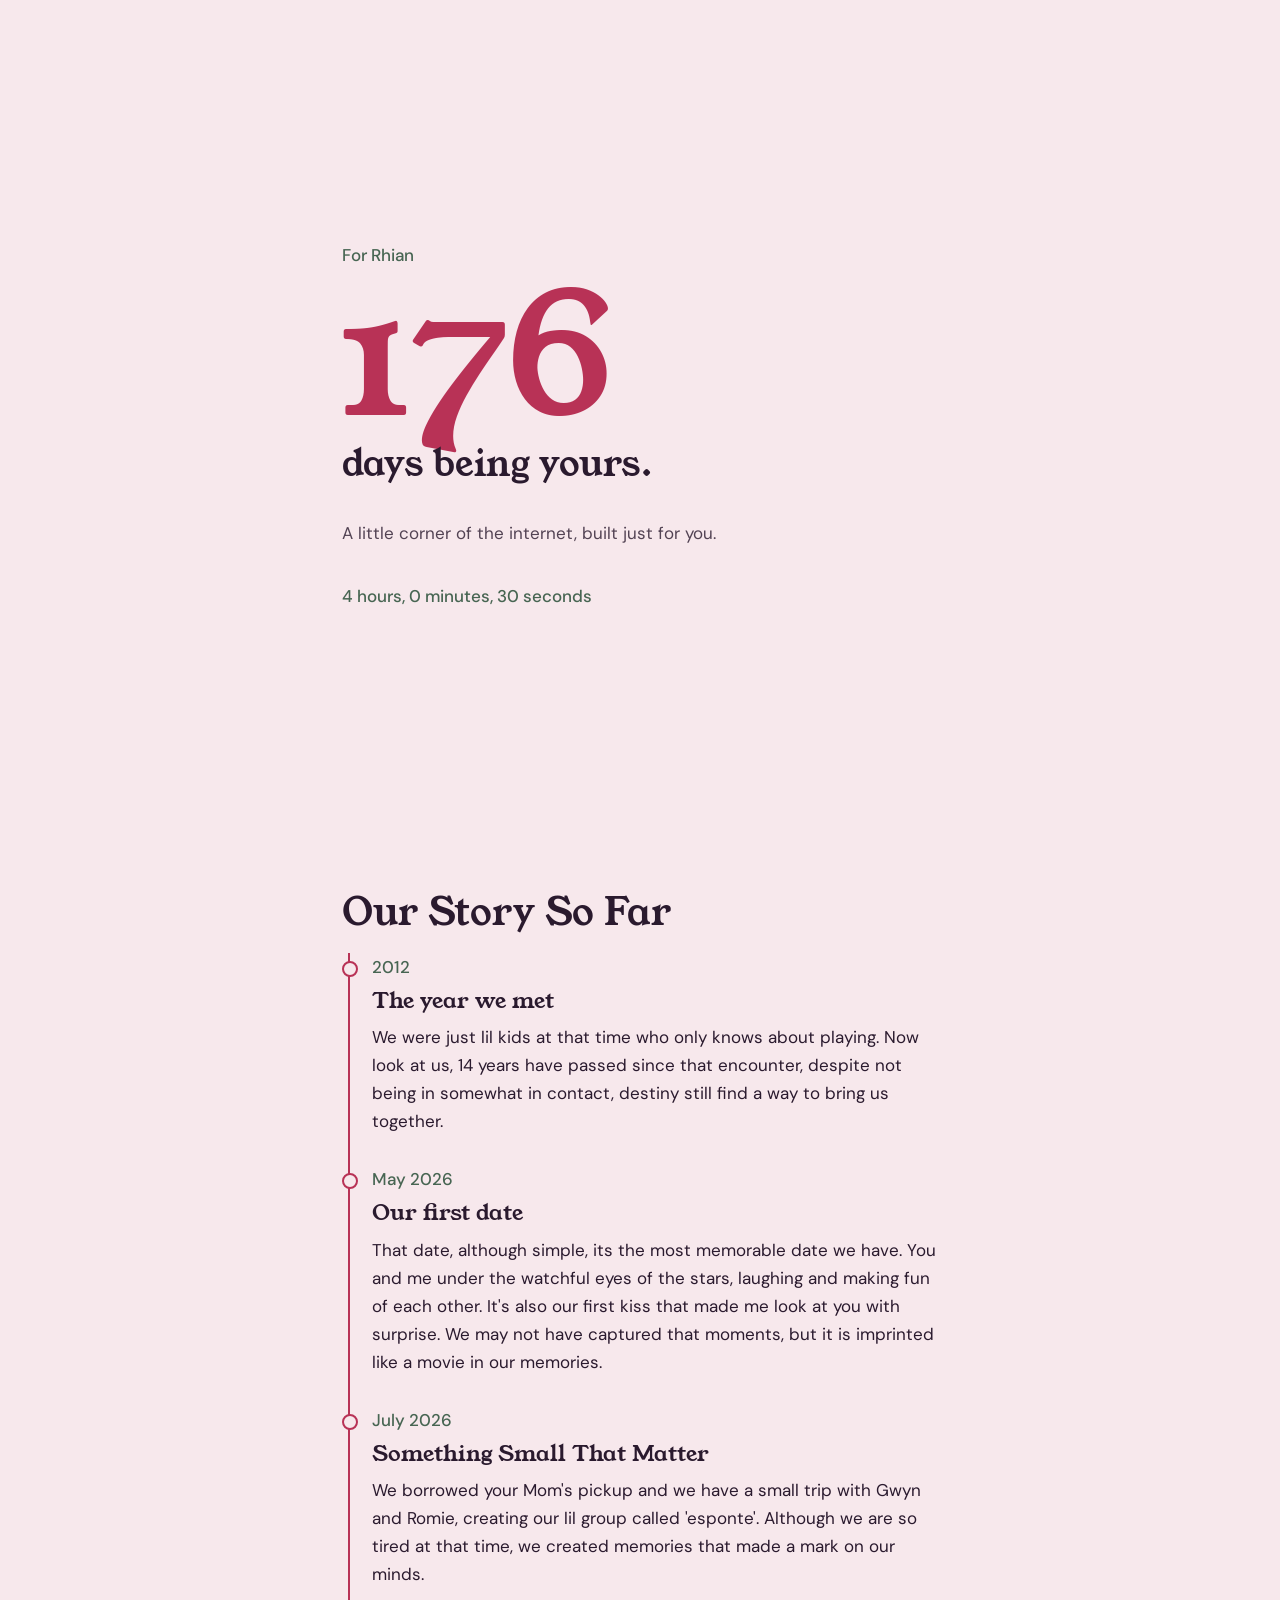
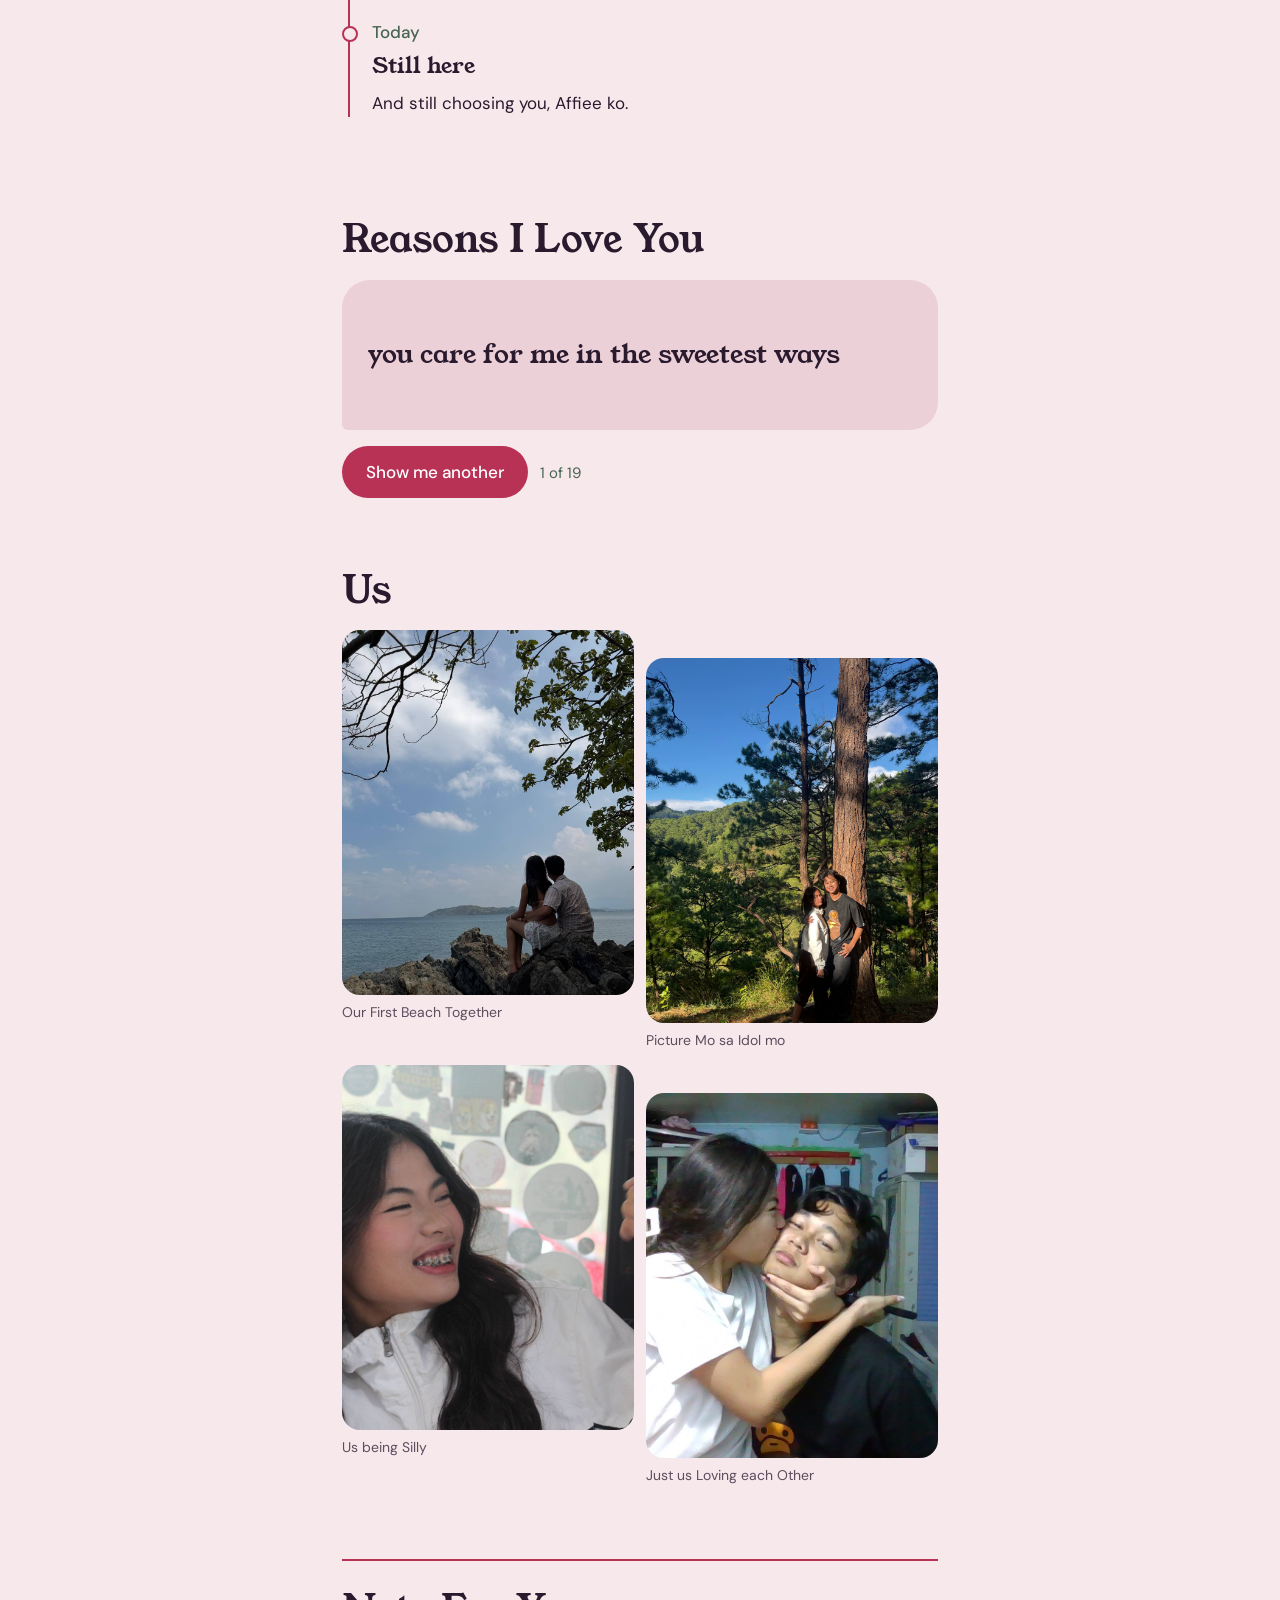
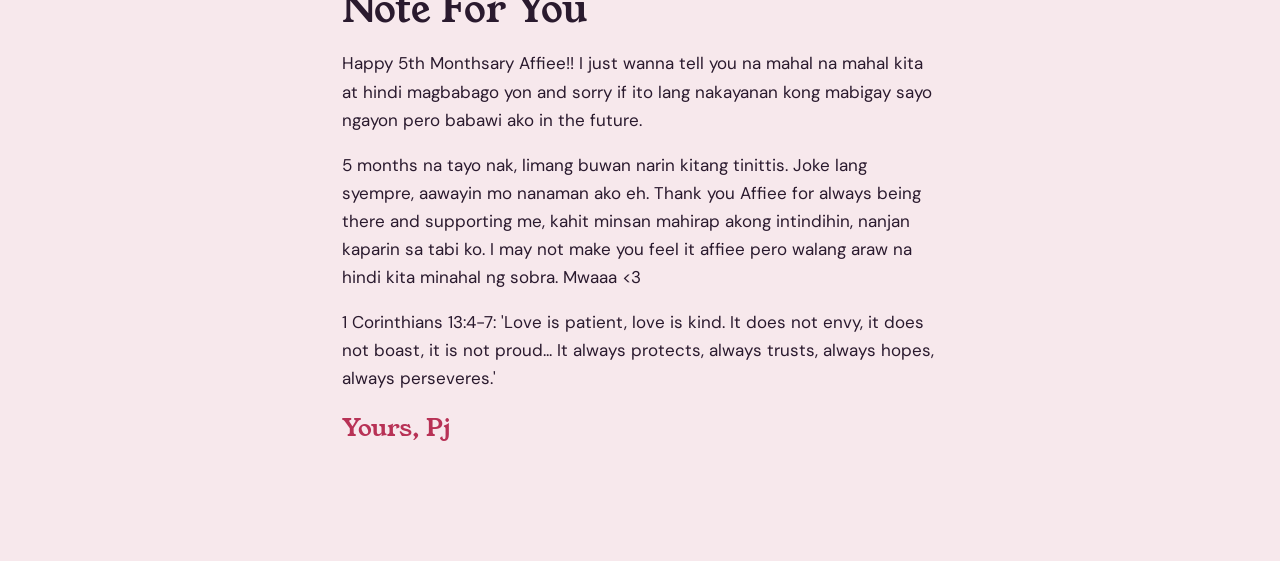
==== index.html @ 05f5235e "Add files via upload" ====
<!DOCTYPE html>
<html lang="en">
    <head>
        <meta charset="UTF-8">
        <meta name="viewport" content="width=device-width, initial-scale=1.0">
        <title>FOR AFFIEE</title>
        <link rel="preconnect" href="https://fonts.googleapis.com">
        <link href="https://fonts.googleapis.com/css2?family=Young+Serif&family=DM+Sans:wght@400;500&display=swap" rel="stylesheet">
        <link rel="stylesheet" href="style.css">
    </head>
    <body>
        <main>

            <header class="hero">
                <p class="to" id="toLine"></p>
                <p class="count" id="days"></p>
                <h1 id="headline"></h1>
                <p class="sub" id="subline"></p>
                <p class="clock" id="clock"></p>
            </header>

            <section>
                <h2>Our Story So Far</h2>
                <div class="rail" id="timeline"></div>
            </section>

            <section>
                <h2>Reasons I Love You</h2>
                <div class="reason" id="reason" aria-live="polite"></div>
                <button id="next">Show me another</button><span class="meta" id="reasonCount"></span>
            </section>

            <section>
                <h2>Us</h2>
                <div class="photos" id="photos"></div>
            </section>

            <section>
                <div class="letter">
                    <h2>Note For You</h2>
                    <div id="letter"></div>
                    <p class="sign" id="sign"></p>
                </div>
            </section>
        </main>
        <script src="script.js"></script>
    </body>
</html>
---- style.css ----
:root{
    --paper:#f7e8ec; --ink:#2a1a2e; --berry:#b83256; --sage:#476552; --soft:#ecd0d8;
    --serif:"Young Serif",Georgia,serif; --sans:"DM Sans",system-ui,sans-serif;
}

@media (prefers-color-scheme:dark){
    :root{--paper:#22141f;--ink:#f6e6ea;--berry:#ee7e9b;--sage:#9ec3a9;--soft:#3a2535;}
}
*{
    box-sizing: border-box;
}
html{
    scroll-behavior: smooth;
}
body{
    margin: 0;
    background: var(--paper);
    color: var(--ink);
    font: 17px/1.65 var(--sans);
}

main {
    max-width: 640px;
    margin: 0 auto;
    padding: 0 22px 80px;
}

section {
    padding: 64px 0 8px;
}

h1,h2 {
    font-family: var(--serif);
    font-weight: 400;
    line-height: 1.1;
    margin: 0 0 .5em;
}

h2 {
    font-size: clamp(28px,6vw,38px);
}

.hero{
    min-height: 92vh;
    display: flex;
    flex-direction: column;
    justify-content: center;
    padding-top: 40px;
}

.hero p.to {
    margin: 0 0 12px;
    color: var(--sage);
    font-weight: 500;
}

.count {
    font-family: var(--serif);
    font-size: clamp(88px,26vw,170px);
    line-height: .9;
    color: var(--berry);
    margin: 0;
}

.hero h1 {
    font-size: clamp(28px,6vw,36px);
    margin-top: 10px;
}

.hero .sub {
    max-width: 34ch;
    opacity: .8;
}
.clock {
    margin-top: 18px;
    font-variant-numeric: tabular-nums;
    color: var(--sage);
    font-weight: 500;
}

.rail {
    border-left: 2px solid var(--berry);
    margin-left: 6px;
    padding-left: 22px;
}

.rail article {
    position: relative;
    margin-bottom: 30px;
}

.rail article::before {
    content: "";
    position: absolute;
    left: -30px;
    top: 8px;
    width: 12px;
    height: 12px;
    border-radius: 50%;
    background: var(--paper);
    border: 2px solid var(--berry);
}

.rail time {
    font-weight: 500;
    color: var(--sage);
}

.rail h3 {
    font-family: var(--serif);
    font-weight: 400;
    font-size: 22px;
    margin: 2px 0 4px;
}

.rail p {
    margin: 0;
}

.reason {
    background: var(--soft);
    border-radius: 28px 28px 28px 6px;
    padding: 30px 26px;
    min-height: 150px;
    font-family: var(--serif);
    font-size: clamp(21px,5vw,26px);
    line-height: 1.3;
    display: flex;
    align-items: center;
}

.reason.swap {
    animation: pop .35s ease;
}

@keyframes pop {
    from {
        transform: scale(.97);
        opacity: .4;
    }
    to {
        transform: none;
        opacity: 1;
    }
}

button{
    font: inherit;
    font-weight: 500;
    cursor: pointer;
    border: 0;
    border-radius: 999px;
    padding: 12px 24px;
    margin-top: 16px;
    background: var(--berry);
    color: #fff;
}

button:focus-visible,a:focus-visible {
    outline: 3px solid var(--sage);
    outline-offset: 3px;
}

.meta {
    margin-left: 12px;
    color: var(--sage);
    font-size: 15px;
}

.photos {
    display: grid;
    grid-template-columns: 1fr 1fr;
    gap: 12px;
}

.photos figure {
    margin: 0;
}

.photos img, .photos .ph {
    width: 100%;
    aspect-ratio: 4/5;
    object-fit: cover;
    border-radius: 18px;
    background: var(--soft);
    display: block;
}

.photos .ph {
    display: grid;
    place-items: center;
    color: var(--sage);
    font-size: 14px;
    text-align: center;
    padding: 10px;
}

.photos figure:nth-child(even) {
    margin-top: 28px;
}

figcaption {
    font-size: 14px;
    margin-top: 6px;
    opacity: .75;
}

.letter {
    border-top: 2px solid var(--berry);
    padding-top: 28px;
}

.letter p {
    margin: 0 0 1em;
}

.sign {
    font-family: var(--serif);
    font-size: 24px;
    color: var(--berry);
}

@media (prefers-reduced-motion: reduce) {
    * {
        animation: none !important;
        scroll-behavior: auto;
    }
}
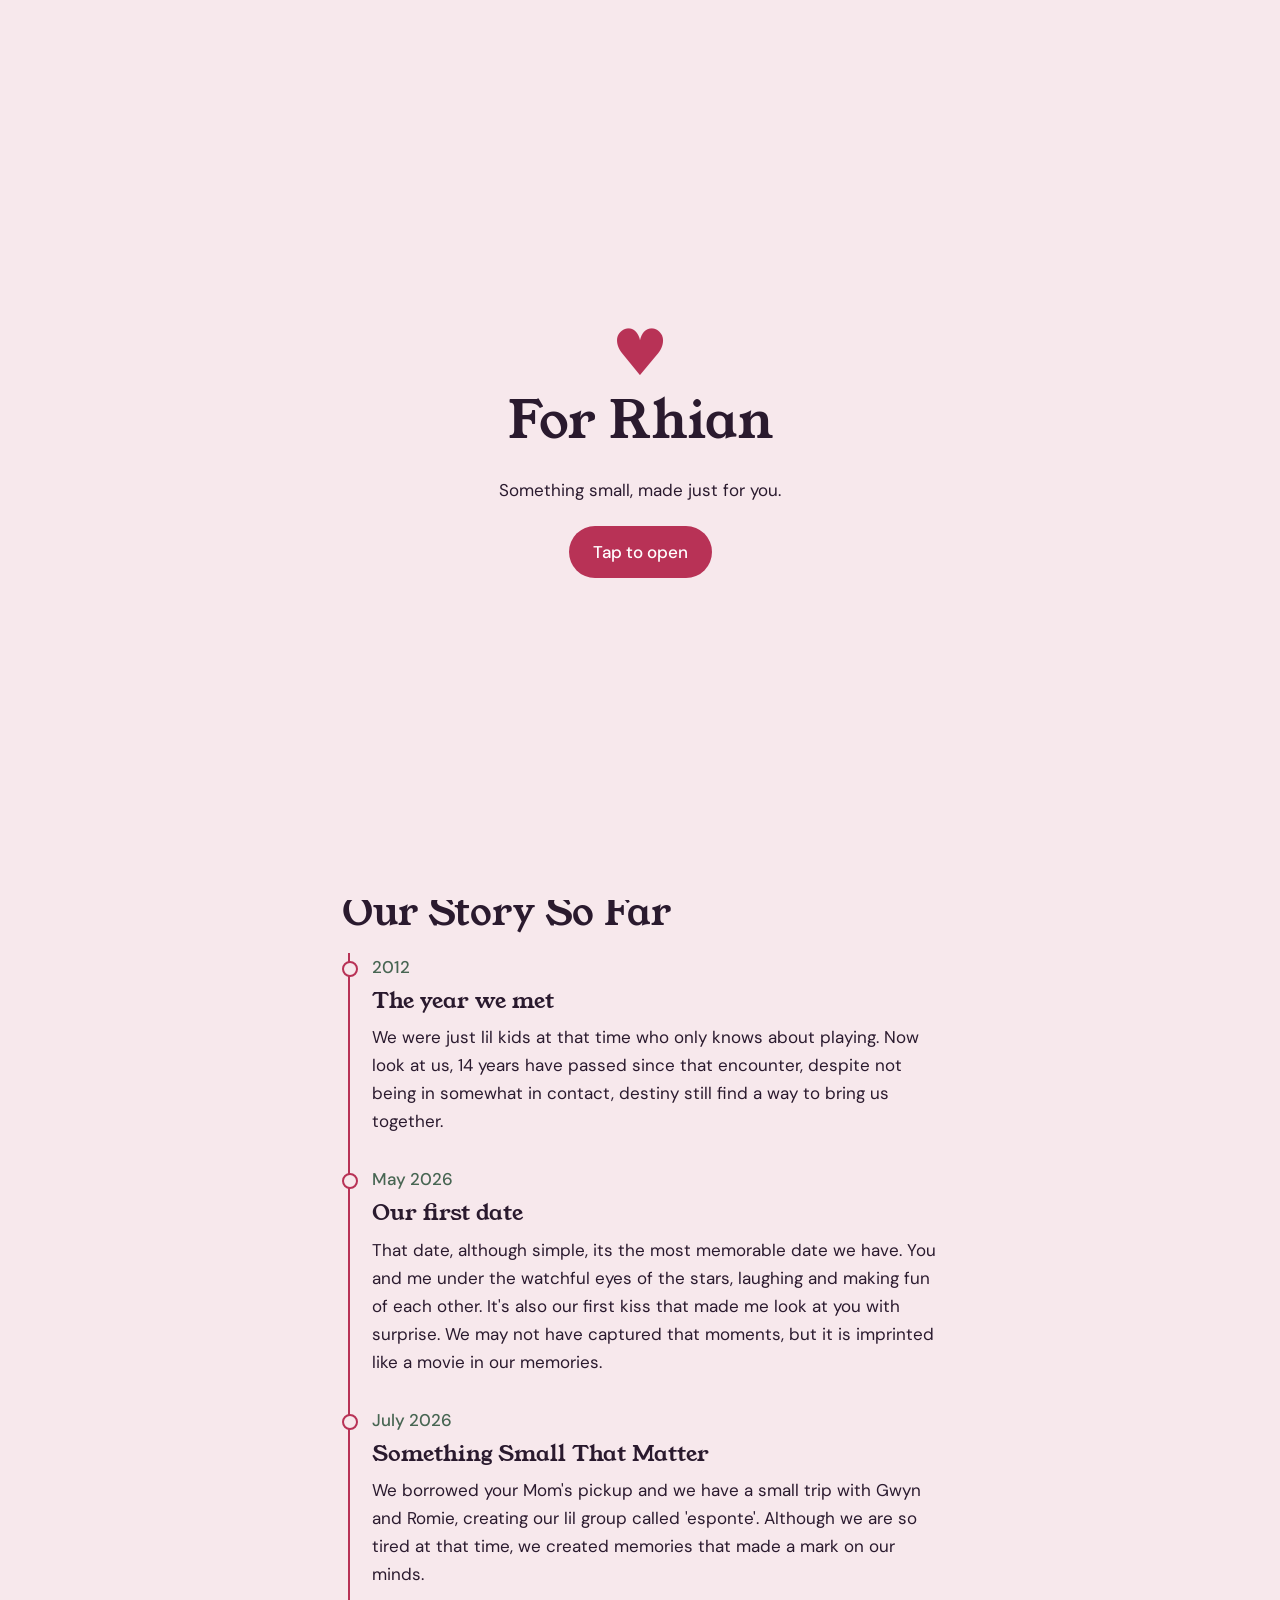
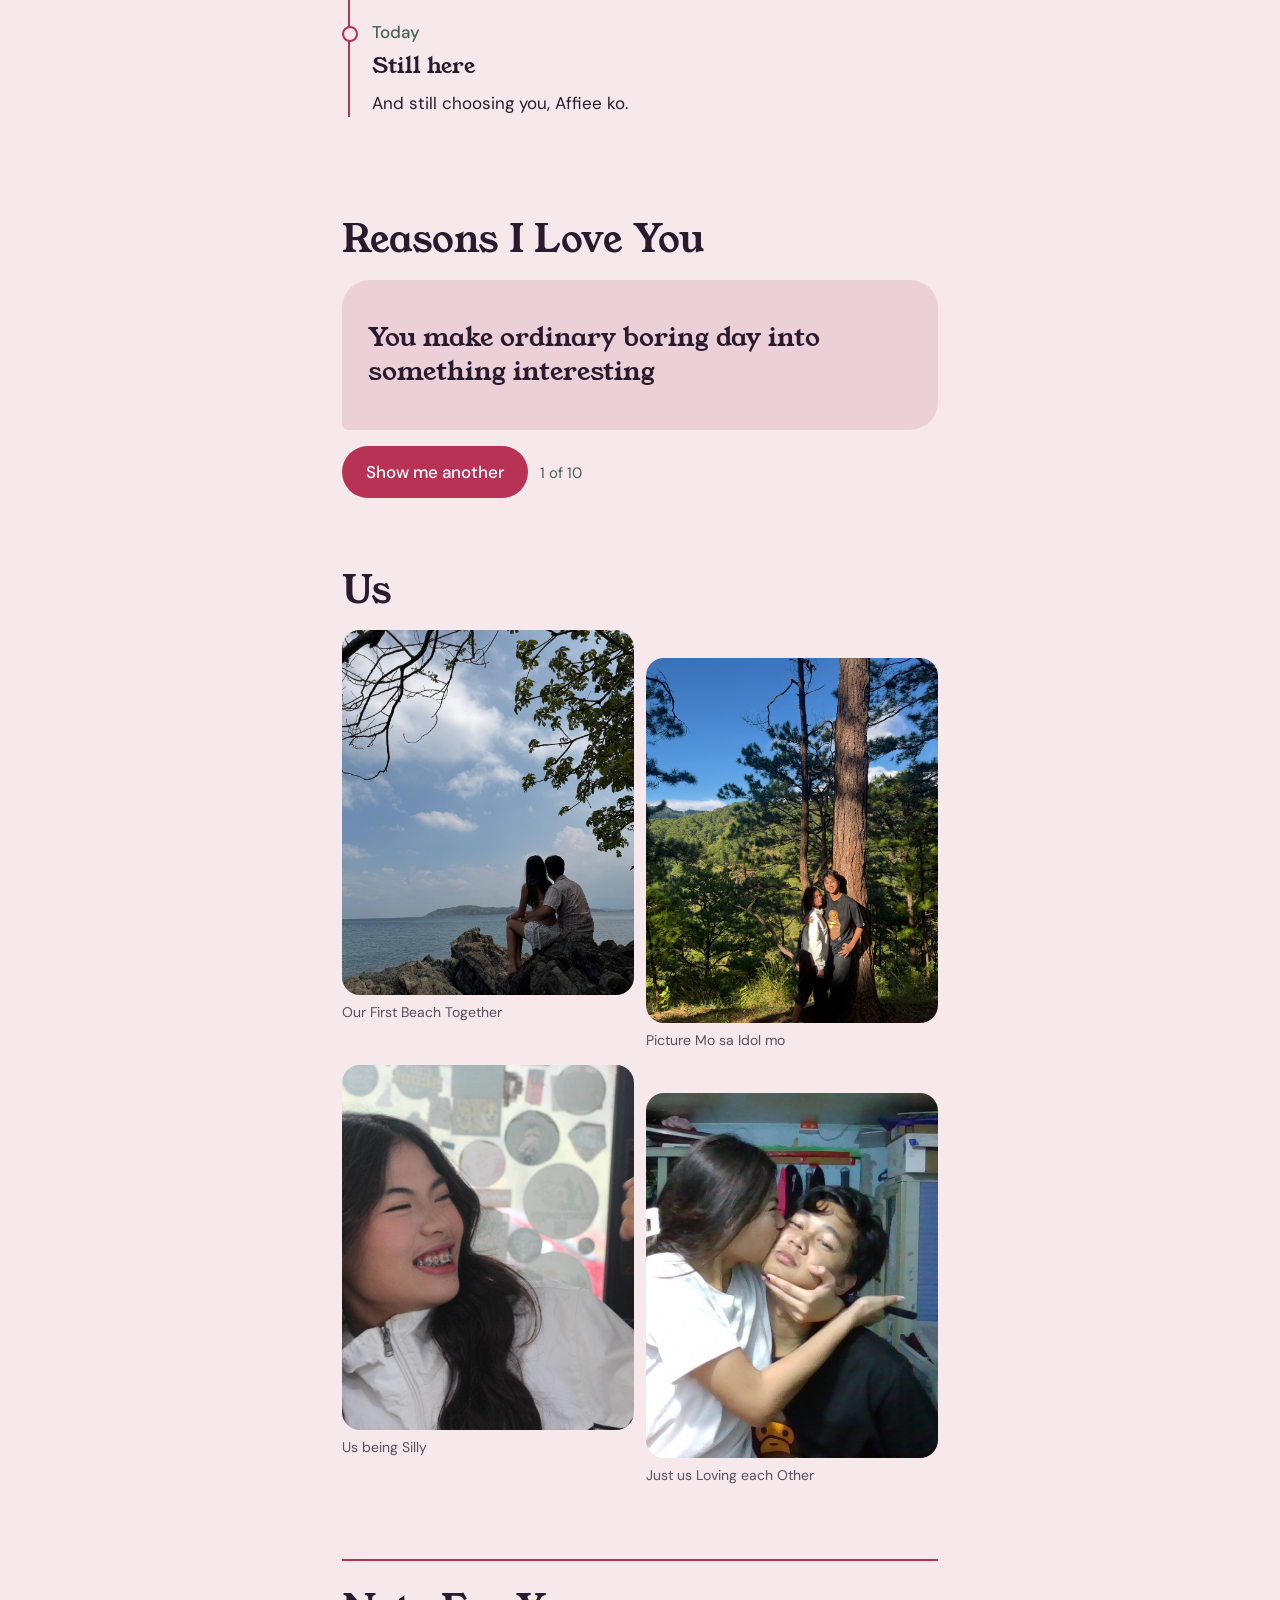
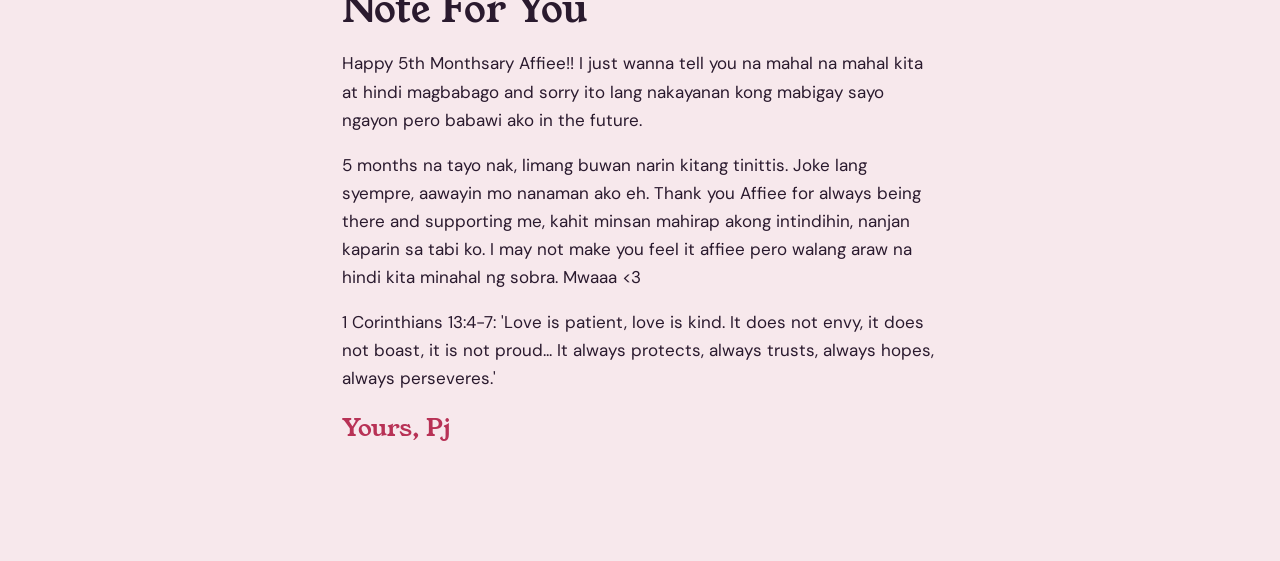
==== commit 1b6eb194: "Add files via upload" ====
--- a/index.html
+++ b/index.html
@@ -1,48 +1,67 @@
-<!DOCTYPE html>
-<html lang="en">
-    <head>
-        <meta charset="UTF-8">
-        <meta name="viewport" content="width=device-width, initial-scale=1.0">
-        <title>FOR AFFIEE</title>
-        <link rel="preconnect" href="https://fonts.googleapis.com">
-        <link href="https://fonts.googleapis.com/css2?family=Young+Serif&family=DM+Sans:wght@400;500&display=swap" rel="stylesheet">
-        <link rel="stylesheet" href="style.css">
-    </head>
-    <body>
-        <main>
-
-            <header class="hero">
-                <p class="to" id="toLine"></p>
-                <p class="count" id="days"></p>
-                <h1 id="headline"></h1>
-                <p class="sub" id="subline"></p>
-                <p class="clock" id="clock"></p>
-            </header>
-
-            <section>
-                <h2>Our Story So Far</h2>
-                <div class="rail" id="timeline"></div>
-            </section>
-
-            <section>
-                <h2>Reasons I Love You</h2>
-                <div class="reason" id="reason" aria-live="polite"></div>
-                <button id="next">Show me another</button><span class="meta" id="reasonCount"></span>
-            </section>
-
-            <section>
-                <h2>Us</h2>
-                <div class="photos" id="photos"></div>
-            </section>
-
-            <section>
-                <div class="letter">
-                    <h2>Note For You</h2>
-                    <div id="letter"></div>
-                    <p class="sign" id="sign"></p>
-                </div>
-            </section>
-        </main>
-        <script src="script.js"></script>
-    </body>
-</html>+<!DOCTYPE html>
+<html lang="en">
+<head>
+<meta charset="UTF-8">
+<meta name="viewport" content="width=device-width, initial-scale=1.0">
+<meta name="theme-color" content="#b83256">
+<title>For Affiee</title>
+<link rel="icon" href="data:image/svg+xml,<svg xmlns='http://www.w3.org/2000/svg' viewBox='0 0 100 100'><text y='.9em' font-size='90'>💗</text></svg>">
+<link rel="preconnect" href="https://fonts.googleapis.com">
+<link href="https://fonts.googleapis.com/css2?family=Young+Serif&family=DM+Sans:wght@400;500&display=swap" rel="stylesheet">
+<link rel="stylesheet" href="style.css">
+</head>
+<body>
+
+<div class="gate" id="gate">
+  <div>
+    <p class="beat" aria-hidden="true">♥</p>
+    <h1 id="gateTitle"></h1>
+    <p>Something small, made just for you.</p>
+    <button id="open">Tap to open</button>
+  </div>
+</div>
+
+<main>
+  <header class="hero">
+    <p class="to" id="toLine"></p>
+    <p class="count" id="days">0</p>
+    <h1 id="headline"></h1>
+    <p class="sub" id="subline"></p>
+    <p class="months" id="months"></p>
+    <p class="clock" id="clock"></p>
+  </header>
+
+  <section>
+    <h2>Our Story So Far</h2>
+    <div class="rail" id="timeline"></div>
+  </section>
+
+  <section>
+    <h2>Reasons I Love You</h2>
+    <div class="reason" id="reason" aria-live="polite"></div>
+    <button id="next">Show me another</button><span class="meta" id="reasonCount"></span>
+  </section>
+
+  <section>
+    <h2>Us</h2>
+    <div class="photos" id="photos"></div>
+  </section>
+
+  <section>
+    <div class="letter">
+      <h2>Note For You</h2>
+      <div id="letter"></div>
+      <p class="sign" id="sign"></p>
+    </div>
+  </section>
+</main>
+
+<div class="lb" id="lb" role="dialog" aria-label="Photo viewer">
+  <img id="lbImg" alt="">
+  <p id="lbCap"></p>
+</div>
+
+<audio id="music" loop></audio>
+<script src="script.js"></script>
+</body>
+</html>
--- a/style.css
+++ b/style.css
@@ -1,228 +1,82 @@
-:root{
-    --paper:#f7e8ec; --ink:#2a1a2e; --berry:#b83256; --sage:#476552; --soft:#ecd0d8;
-    --serif:"Young Serif",Georgia,serif; --sans:"DM Sans",system-ui,sans-serif;
-}
-
-@media (prefers-color-scheme:dark){
-    :root{--paper:#22141f;--ink:#f6e6ea;--berry:#ee7e9b;--sage:#9ec3a9;--soft:#3a2535;}
-}
-*{
-    box-sizing: border-box;
-}
-html{
-    scroll-behavior: smooth;
-}
-body{
-    margin: 0;
-    background: var(--paper);
-    color: var(--ink);
-    font: 17px/1.65 var(--sans);
-}
-
-main {
-    max-width: 640px;
-    margin: 0 auto;
-    padding: 0 22px 80px;
-}
-
-section {
-    padding: 64px 0 8px;
-}
-
-h1,h2 {
-    font-family: var(--serif);
-    font-weight: 400;
-    line-height: 1.1;
-    margin: 0 0 .5em;
-}
-
-h2 {
-    font-size: clamp(28px,6vw,38px);
-}
-
-.hero{
-    min-height: 92vh;
-    display: flex;
-    flex-direction: column;
-    justify-content: center;
-    padding-top: 40px;
-}
-
-.hero p.to {
-    margin: 0 0 12px;
-    color: var(--sage);
-    font-weight: 500;
-}
-
-.count {
-    font-family: var(--serif);
-    font-size: clamp(88px,26vw,170px);
-    line-height: .9;
-    color: var(--berry);
-    margin: 0;
-}
-
-.hero h1 {
-    font-size: clamp(28px,6vw,36px);
-    margin-top: 10px;
-}
-
-.hero .sub {
-    max-width: 34ch;
-    opacity: .8;
-}
-.clock {
-    margin-top: 18px;
-    font-variant-numeric: tabular-nums;
-    color: var(--sage);
-    font-weight: 500;
-}
-
-.rail {
-    border-left: 2px solid var(--berry);
-    margin-left: 6px;
-    padding-left: 22px;
-}
-
-.rail article {
-    position: relative;
-    margin-bottom: 30px;
-}
-
-.rail article::before {
-    content: "";
-    position: absolute;
-    left: -30px;
-    top: 8px;
-    width: 12px;
-    height: 12px;
-    border-radius: 50%;
-    background: var(--paper);
-    border: 2px solid var(--berry);
-}
-
-.rail time {
-    font-weight: 500;
-    color: var(--sage);
-}
-
-.rail h3 {
-    font-family: var(--serif);
-    font-weight: 400;
-    font-size: 22px;
-    margin: 2px 0 4px;
-}
-
-.rail p {
-    margin: 0;
-}
-
-.reason {
-    background: var(--soft);
-    border-radius: 28px 28px 28px 6px;
-    padding: 30px 26px;
-    min-height: 150px;
-    font-family: var(--serif);
-    font-size: clamp(21px,5vw,26px);
-    line-height: 1.3;
-    display: flex;
-    align-items: center;
-}
-
-.reason.swap {
-    animation: pop .35s ease;
-}
-
-@keyframes pop {
-    from {
-        transform: scale(.97);
-        opacity: .4;
-    }
-    to {
-        transform: none;
-        opacity: 1;
-    }
-}
-
-button{
-    font: inherit;
-    font-weight: 500;
-    cursor: pointer;
-    border: 0;
-    border-radius: 999px;
-    padding: 12px 24px;
-    margin-top: 16px;
-    background: var(--berry);
-    color: #fff;
-}
-
-button:focus-visible,a:focus-visible {
-    outline: 3px solid var(--sage);
-    outline-offset: 3px;
-}
-
-.meta {
-    margin-left: 12px;
-    color: var(--sage);
-    font-size: 15px;
-}
-
-.photos {
-    display: grid;
-    grid-template-columns: 1fr 1fr;
-    gap: 12px;
-}
-
-.photos figure {
-    margin: 0;
-}
-
-.photos img, .photos .ph {
-    width: 100%;
-    aspect-ratio: 4/5;
-    object-fit: cover;
-    border-radius: 18px;
-    background: var(--soft);
-    display: block;
-}
-
-.photos .ph {
-    display: grid;
-    place-items: center;
-    color: var(--sage);
-    font-size: 14px;
-    text-align: center;
-    padding: 10px;
-}
-
-.photos figure:nth-child(even) {
-    margin-top: 28px;
-}
-
-figcaption {
-    font-size: 14px;
-    margin-top: 6px;
-    opacity: .75;
-}
-
-.letter {
-    border-top: 2px solid var(--berry);
-    padding-top: 28px;
-}
-
-.letter p {
-    margin: 0 0 1em;
-}
-
-.sign {
-    font-family: var(--serif);
-    font-size: 24px;
-    color: var(--berry);
-}
-
-@media (prefers-reduced-motion: reduce) {
-    * {
-        animation: none !important;
-        scroll-behavior: auto;
-    }
-}+:root{
+  --paper:#f7e8ec; --ink:#2a1a2e; --berry:#b83256; --sage:#476552; --soft:#ecd0d8;
+  --serif:"Young Serif",Georgia,serif; --sans:"DM Sans",system-ui,sans-serif;
+}
+@media (prefers-color-scheme:dark){
+  :root{--paper:#22141f; --ink:#f6e6ea; --berry:#ee7e9b; --sage:#9ec3a9; --soft:#3a2535;}
+}
+*{box-sizing:border-box}
+html{scroll-behavior:smooth}
+body{margin:0;background:var(--paper);color:var(--ink);font:17px/1.65 var(--sans)}
+body.locked{overflow:hidden}
+main{max-width:640px;margin:0 auto;padding:0 22px 80px}
+section{padding:64px 0 8px}
+h1,h2{font-family:var(--serif);font-weight:400;line-height:1.1;margin:0 0 .5em}
+h2{font-size:clamp(28px,6vw,38px)}
+
+/* Opening screen */
+.gate{position:fixed;inset:0;z-index:50;display:grid;place-items:center;text-align:center;padding:24px;
+  background:var(--paper);transition:opacity .8s ease,visibility .8s}
+.gate.gone{opacity:0;visibility:hidden}
+.gate h1{font-size:clamp(34px,9vw,52px)}
+.gate p{margin:0 0 6px}
+.gate .beat{font-size:64px;color:var(--berry);line-height:1;animation:beat 1.4s ease-in-out infinite}
+@keyframes beat{0%,100%{transform:scale(1)}50%{transform:scale(1.15)}}
+
+/* Hero */
+.hero{min-height:92vh;display:flex;flex-direction:column;justify-content:center;padding-top:40px}
+.hero p.to{margin:0 0 12px;color:var(--sage);font-weight:500}
+.count{font-family:var(--serif);font-size:clamp(88px,26vw,170px);line-height:.9;color:var(--berry);margin:0}
+.hero h1{font-size:clamp(28px,6vw,36px);margin-top:10px}
+.hero .sub{max-width:34ch;opacity:.8}
+.months{margin:14px 0 0;font-weight:500}
+.clock{margin:4px 0 0;font-variant-numeric:tabular-nums;color:var(--sage);font-weight:500}
+
+/* Timeline */
+.rail{border-left:2px solid var(--berry);margin-left:6px;padding-left:22px}
+.rail article{position:relative;margin-bottom:30px}
+.rail article::before{content:"";position:absolute;left:-30px;top:8px;width:12px;height:12px;border-radius:50%;
+  background:var(--paper);border:2px solid var(--berry)}
+.rail time{font-weight:500;color:var(--sage)}
+.rail h3{font-family:var(--serif);font-weight:400;font-size:22px;margin:2px 0 4px}
+.rail p{margin:0}
+
+/* Reasons */
+.reason{background:var(--soft);border-radius:28px 28px 28px 6px;padding:30px 26px;min-height:150px;
+  font-family:var(--serif);font-size:clamp(21px,5vw,26px);line-height:1.3;display:flex;align-items:center}
+.reason.swap{animation:pop .35s ease}
+@keyframes pop{from{transform:scale(.97);opacity:.4}to{transform:none;opacity:1}}
+button{font:inherit;font-weight:500;cursor:pointer;border:0;border-radius:999px;padding:12px 24px;margin-top:16px;
+  background:var(--berry);color:#fff}
+button:active{transform:scale(.97)}
+button:focus-visible,a:focus-visible,.photos figure:focus-visible{outline:3px solid var(--sage);outline-offset:3px}
+.meta{margin-left:12px;color:var(--sage);font-size:15px}
+
+/* Floating hearts (spawned by script) */
+.heart{position:fixed;z-index:40;pointer-events:none;color:var(--berry);font-size:22px;animation:float 1.3s ease-out forwards}
+@keyframes float{to{transform:translate(var(--dx),-140px);opacity:0}}
+
+/* Photos */
+.photos{display:grid;grid-template-columns:1fr 1fr;gap:12px}
+.photos figure{margin:0;cursor:zoom-in}
+.photos img,.photos .ph{width:100%;aspect-ratio:4/5;object-fit:cover;border-radius:18px;background:var(--soft);display:block}
+.photos .ph{display:grid;place-items:center;color:var(--sage);font-size:14px;text-align:center;padding:10px}
+.photos figure:nth-child(even){margin-top:28px}
+figcaption{font-size:14px;margin-top:6px;opacity:.75}
+
+/* Photo viewer */
+.lb{position:fixed;inset:0;z-index:60;background:rgba(15,8,14,.92);display:none;flex-direction:column;
+  align-items:center;justify-content:center;padding:20px;cursor:zoom-out}
+.lb.show{display:flex}
+.lb img{max-width:100%;max-height:78vh;border-radius:14px}
+.lb p{color:#f6e6ea;margin:14px 0 0;text-align:center}
+
+/* Letter */
+.letter{border-top:2px solid var(--berry);padding-top:28px}
+.letter p{margin:0 0 1em}
+.sign{font-family:var(--serif);font-size:24px;color:var(--berry)}
+
+@media (prefers-reduced-motion:reduce){
+  *{animation:none!important;scroll-behavior:auto;transition:none!important}
+  .heart{display:none}
+}
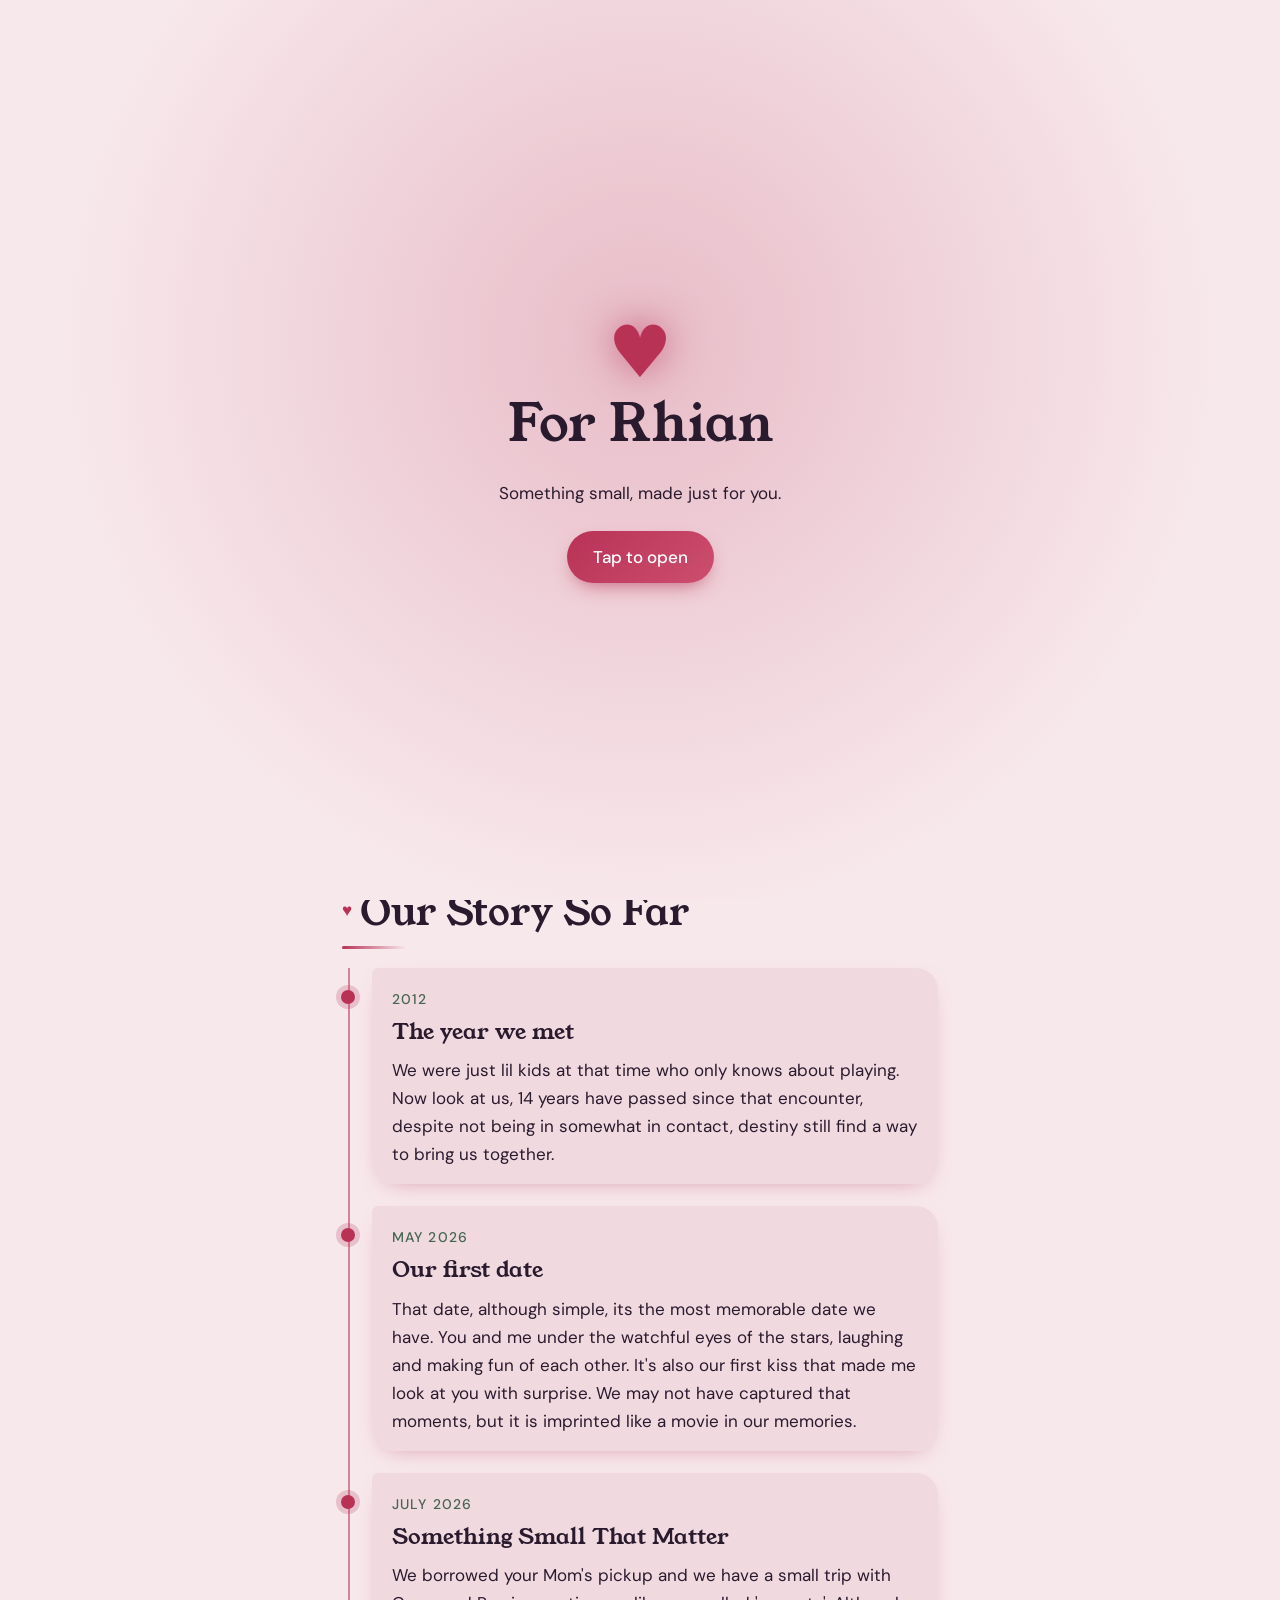
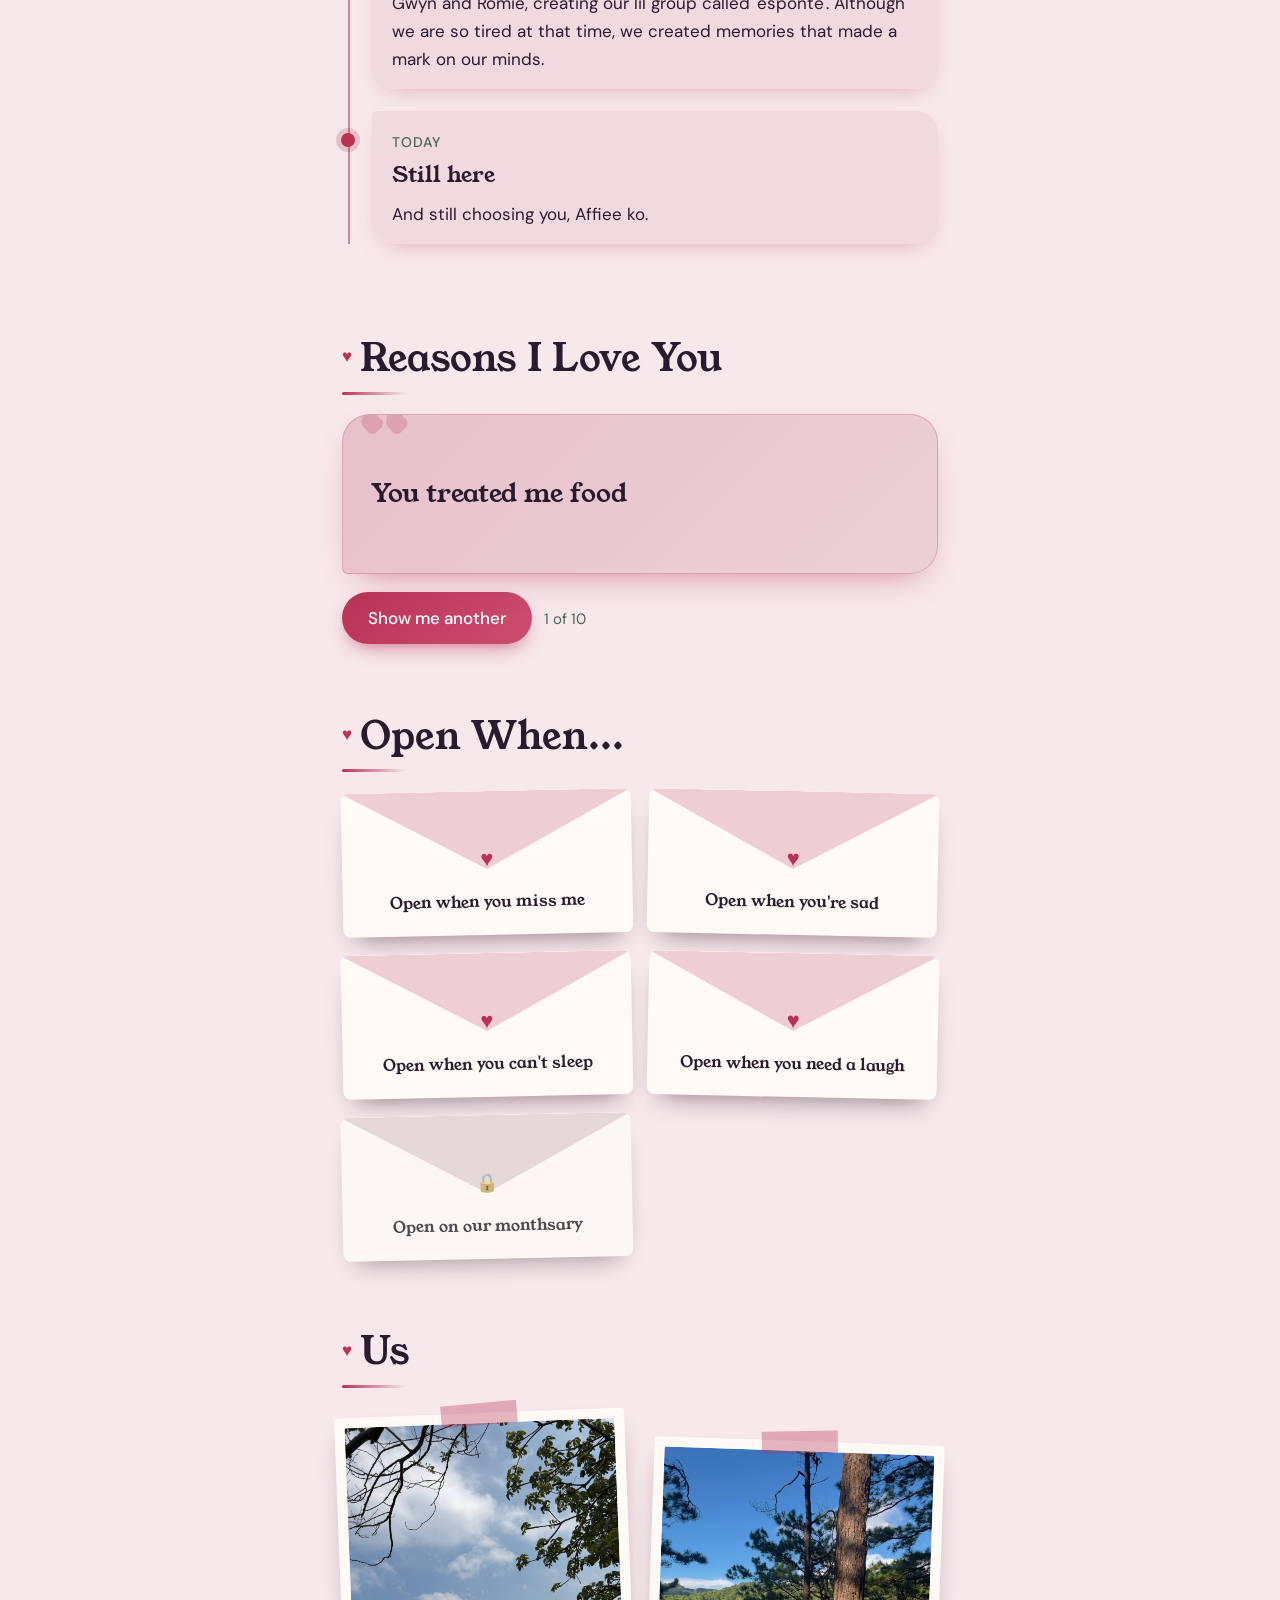
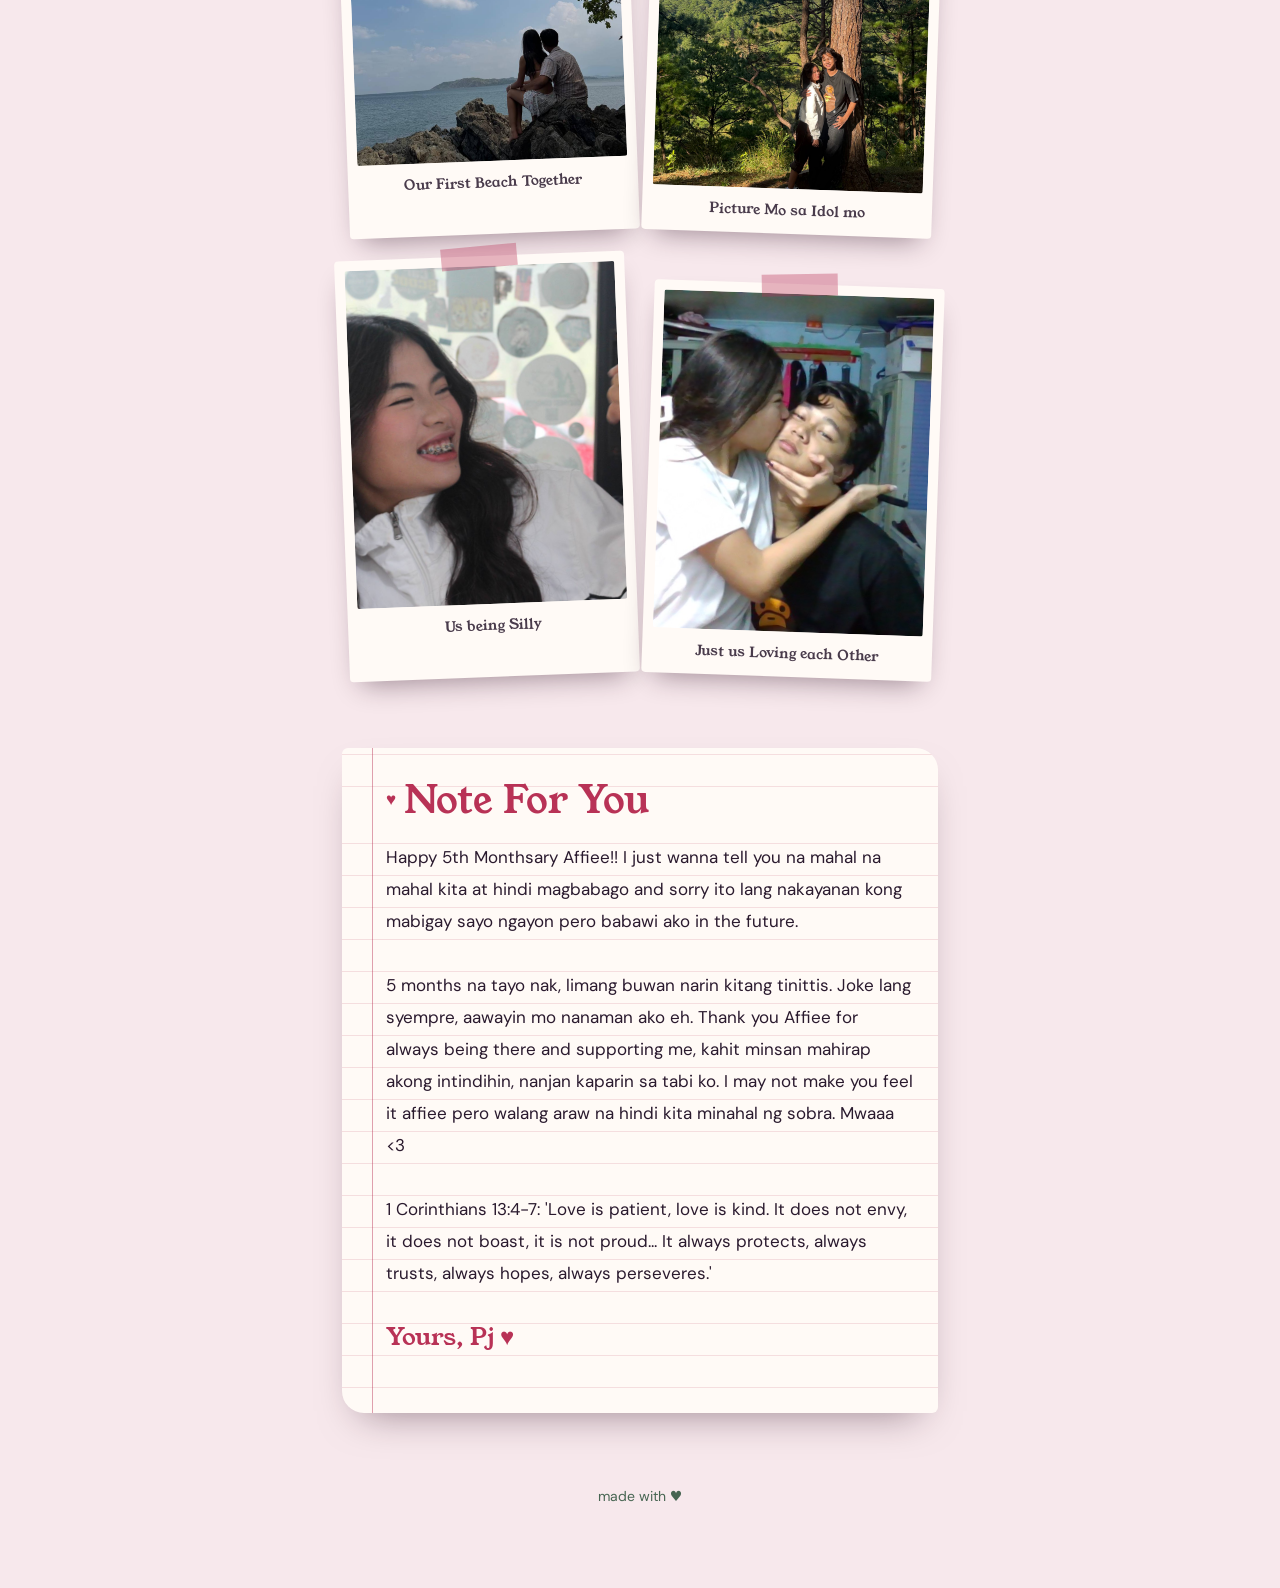
==== commit cda8cd92: "Add files via upload" ====
--- a/index.html
+++ b/index.html
@@ -9,6 +9,7 @@
 <link rel="preconnect" href="https://fonts.googleapis.com">
 <link href="https://fonts.googleapis.com/css2?family=Young+Serif&family=DM+Sans:wght@400;500&display=swap" rel="stylesheet">
 <link rel="stylesheet" href="style.css">
+<link rel="stylesheet" href="extras.css">
 </head>
 <body>
 
@@ -43,6 +44,11 @@
   </section>
 
   <section>
+    <h2>Open When...</h2>
+    <div class="envs" id="envs"></div>
+  </section>
+
+  <section>
     <h2>Us</h2>
     <div class="photos" id="photos"></div>
   </section>
@@ -61,7 +67,18 @@
   <p id="lbCap"></p>
 </div>
 
+<div class="note" id="note" role="dialog" aria-label="Message">
+  <div class="paper">
+    <h3 id="noteTitle"></h3>
+    <p id="noteText"></p>
+    <small>tap anywhere to close</small>
+  </div>
+</div>
+
+<button class="mute" id="mute" hidden aria-label="Play or pause music">♪</button>
 <audio id="music" loop></audio>
+
 <script src="script.js"></script>
+<script src="extras.js"></script>
 </body>
 </html>
--- a/style.css
+++ b/style.css
@@ -1,53 +1,84 @@
 :root{
   --paper:#f7e8ec; --ink:#2a1a2e; --berry:#b83256; --sage:#476552; --soft:#ecd0d8;
+  --card:#fffaf6;
   --serif:"Young Serif",Georgia,serif; --sans:"DM Sans",system-ui,sans-serif;
 }
 @media (prefers-color-scheme:dark){
-  :root{--paper:#22141f; --ink:#f6e6ea; --berry:#ee7e9b; --sage:#9ec3a9; --soft:#3a2535;}
+  :root{--paper:#22141f; --ink:#f6e6ea; --berry:#ee7e9b; --sage:#9ec3a9; --soft:#3a2535; --card:#2e1a2a;}
 }
 *{box-sizing:border-box}
 html{scroll-behavior:smooth}
-body{margin:0;background:var(--paper);color:var(--ink);font:17px/1.65 var(--sans)}
+body{margin:0;background:var(--paper);color:var(--ink);font:17px/1.65 var(--sans);position:relative}
 body.locked{overflow:hidden}
 main{max-width:640px;margin:0 auto;padding:0 22px 80px}
+main::after{content:"made with ♥";display:block;text-align:center;color:var(--sage);font-size:14px;padding-top:64px}
 section{padding:64px 0 8px}
 h1,h2{font-family:var(--serif);font-weight:400;line-height:1.1;margin:0 0 .5em}
 h2{font-size:clamp(28px,6vw,38px)}
+h2::before{content:"♥";color:var(--berry);font-size:.45em;vertical-align:.5em;margin-right:.45em}
+h2::after{content:"";display:block;width:64px;height:3px;border-radius:3px;margin-top:12px;
+  background:linear-gradient(90deg,var(--berry),transparent)}
 
-/* Opening screen */
+/* ---------- Background design ---------- */
+body::before{content:"";position:fixed;inset:0;z-index:-1;pointer-events:none;
+  background:
+    radial-gradient(520px 420px at 92% 6%,color-mix(in srgb,var(--berry) 20%,transparent),transparent 70%),
+    radial-gradient(500px 440px at 4% 72%,color-mix(in srgb,var(--sage) 18%,transparent),transparent 70%)}
+body::after{content:"";position:fixed;inset:0;z-index:-1;pointer-events:none;opacity:.09;
+  background-image:url("data:image/svg+xml,<svg xmlns='http://www.w3.org/2000/svg' width='140' height='140' viewBox='0 0 140 140'><path d='M40 62C14 44 19 24 32 26c6 1 8 6 8 6s2-5 8-6c13-2 18 18-8 36z' fill='%23b83256'/><path d='M108 126C92 115 95 103 103 104c4 1 5 4 5 4s1-3 5-4c8-1 11 11-5 22z' fill='%23b83256' transform='rotate(14 108 115)'/></svg>");
+  animation:drift 80s linear infinite}
+@keyframes drift{to{background-position:140px 140px}}
+@media (prefers-color-scheme:dark){body::after{background-image:url("data:image/svg+xml,<svg xmlns='http://www.w3.org/2000/svg' width='140' height='140' viewBox='0 0 140 140'><path d='M40 62C14 44 19 24 32 26c6 1 8 6 8 6s2-5 8-6c13-2 18 18-8 36z' fill='%23ee7e9b'/><path d='M108 126C92 115 95 103 103 104c4 1 5 4 5 4s1-3 5-4c8-1 11 11-5 22z' fill='%23ee7e9b' transform='rotate(14 108 115)'/></svg>")}}
+
+/* ---------- Opening screen ---------- */
 .gate{position:fixed;inset:0;z-index:50;display:grid;place-items:center;text-align:center;padding:24px;
-  background:var(--paper);transition:opacity .8s ease,visibility .8s}
+  background:radial-gradient(circle at 50% 38%,color-mix(in srgb,var(--berry) 24%,var(--paper)),var(--paper) 68%);
+  transition:opacity .8s ease,visibility .8s}
 .gate.gone{opacity:0;visibility:hidden}
 .gate h1{font-size:clamp(34px,9vw,52px)}
 .gate p{margin:0 0 6px}
-.gate .beat{font-size:64px;color:var(--berry);line-height:1;animation:beat 1.4s ease-in-out infinite}
+.gate .beat{font-size:72px;color:var(--berry);line-height:1;animation:beat 1.4s ease-in-out infinite;
+  text-shadow:0 0 36px color-mix(in srgb,var(--berry) 60%,transparent)}
 @keyframes beat{0%,100%{transform:scale(1)}50%{transform:scale(1.15)}}
 
-/* Hero */
+/* ---------- Hero ---------- */
 .hero{min-height:92vh;display:flex;flex-direction:column;justify-content:center;padding-top:40px}
-.hero p.to{margin:0 0 12px;color:var(--sage);font-weight:500}
-.count{font-family:var(--serif);font-size:clamp(88px,26vw,170px);line-height:.9;color:var(--berry);margin:0}
+.hero p.to{margin:0 0 12px;color:var(--sage);font-weight:500;letter-spacing:.14em;text-transform:uppercase;font-size:14px}
+.count{font-family:var(--serif);font-size:clamp(96px,28vw,180px);line-height:.9;margin:0;
+  background:linear-gradient(135deg,var(--berry),color-mix(in srgb,var(--berry) 50%,#ffb347));
+  -webkit-background-clip:text;background-clip:text;color:transparent;
+  filter:drop-shadow(0 10px 28px color-mix(in srgb,var(--berry) 35%,transparent))}
 .hero h1{font-size:clamp(28px,6vw,36px);margin-top:10px}
 .hero .sub{max-width:34ch;opacity:.8}
-.months{margin:14px 0 0;font-weight:500}
-.clock{margin:4px 0 0;font-variant-numeric:tabular-nums;color:var(--sage);font-weight:500}
+.months{margin:16px 0 0;font-weight:500;display:inline-block;align-self:flex-start;
+  background:color-mix(in srgb,var(--berry) 14%,transparent);padding:6px 16px;border-radius:999px}
+.clock{margin:10px 0 0;font-variant-numeric:tabular-nums;color:var(--sage);font-weight:500}
 
-/* Timeline */
-.rail{border-left:2px solid var(--berry);margin-left:6px;padding-left:22px}
-.rail article{position:relative;margin-bottom:30px}
-.rail article::before{content:"";position:absolute;left:-30px;top:8px;width:12px;height:12px;border-radius:50%;
-  background:var(--paper);border:2px solid var(--berry)}
-.rail time{font-weight:500;color:var(--sage)}
-.rail h3{font-family:var(--serif);font-weight:400;font-size:22px;margin:2px 0 4px}
+/* ---------- Timeline ---------- */
+.rail{border-left:2px solid color-mix(in srgb,var(--berry) 55%,transparent);margin-left:6px;padding-left:22px}
+.rail article{position:relative;margin-bottom:22px;padding:16px 20px;
+  background:color-mix(in srgb,var(--soft) 60%,transparent);border-radius:6px 22px 22px 22px;
+  box-shadow:0 8px 24px -14px color-mix(in srgb,var(--berry) 60%,transparent)}
+.rail article::before{content:"";position:absolute;left:-31px;top:22px;width:14px;height:14px;border-radius:50%;
+  background:var(--berry);box-shadow:0 0 0 5px color-mix(in srgb,var(--berry) 22%,transparent)}
+.rail time{font-weight:500;color:var(--sage);font-size:14px;letter-spacing:.08em;text-transform:uppercase}
+.rail h3{font-family:var(--serif);font-weight:400;font-size:22px;margin:2px 0 6px}
 .rail p{margin:0}
 
-/* Reasons */
-.reason{background:var(--soft);border-radius:28px 28px 28px 6px;padding:30px 26px;min-height:150px;
-  font-family:var(--serif);font-size:clamp(21px,5vw,26px);line-height:1.3;display:flex;align-items:center}
+/* ---------- Reasons ---------- */
+.reason{position:relative;overflow:hidden;
+  background:linear-gradient(135deg,color-mix(in srgb,var(--soft) 90%,var(--berry)),var(--soft));
+  border:1px solid color-mix(in srgb,var(--berry) 25%,transparent);
+  border-radius:28px 28px 28px 6px;padding:34px 28px;min-height:160px;
+  font-family:var(--serif);font-size:clamp(21px,5vw,26px);line-height:1.3;display:flex;align-items:center;
+  box-shadow:0 14px 34px -18px color-mix(in srgb,var(--berry) 70%,transparent)}
+.reason::before{content:"“";position:absolute;top:-18px;left:12px;font-size:110px;line-height:1;
+  color:var(--berry);opacity:.22}
 .reason.swap{animation:pop .35s ease}
 @keyframes pop{from{transform:scale(.97);opacity:.4}to{transform:none;opacity:1}}
-button{font:inherit;font-weight:500;cursor:pointer;border:0;border-radius:999px;padding:12px 24px;margin-top:16px;
-  background:var(--berry);color:#fff}
+button{font:inherit;font-weight:500;cursor:pointer;border:0;border-radius:999px;padding:12px 26px;margin-top:18px;
+  background:linear-gradient(135deg,var(--berry),color-mix(in srgb,var(--berry) 70%,#ff8fab));color:#fff;
+  box-shadow:0 8px 20px -8px color-mix(in srgb,var(--berry) 80%,transparent)}
 button:active{transform:scale(.97)}
 button:focus-visible,a:focus-visible,.photos figure:focus-visible{outline:3px solid var(--sage);outline-offset:3px}
 .meta{margin-left:12px;color:var(--sage);font-size:15px}
@@ -56,25 +87,38 @@
 .heart{position:fixed;z-index:40;pointer-events:none;color:var(--berry);font-size:22px;animation:float 1.3s ease-out forwards}
 @keyframes float{to{transform:translate(var(--dx),-140px);opacity:0}}
 
-/* Photos */
-.photos{display:grid;grid-template-columns:1fr 1fr;gap:12px}
-.photos figure{margin:0;cursor:zoom-in}
-.photos img,.photos .ph{width:100%;aspect-ratio:4/5;object-fit:cover;border-radius:18px;background:var(--soft);display:block}
-.photos .ph{display:grid;place-items:center;color:var(--sage);font-size:14px;text-align:center;padding:10px}
-.photos figure:nth-child(even){margin-top:28px}
-figcaption{font-size:14px;margin-top:6px;opacity:.75}
+/* ---------- Photos (polaroids) ---------- */
+.photos{display:grid;grid-template-columns:1fr 1fr;gap:22px 16px;padding-top:6px}
+.photos figure{position:relative;margin:0;cursor:zoom-in;background:#fffaf6;color:#2a1a2e;
+  padding:10px 10px 4px;border-radius:4px;transform:rotate(-2.2deg);
+  box-shadow:0 14px 28px -12px rgba(40,10,30,.45);transition:transform .25s ease}
+.photos figure:nth-child(even){margin-top:28px;transform:rotate(2deg)}
+.photos figure:hover{transform:rotate(0) scale(1.03)}
+.photos figure::before{content:"";position:absolute;top:-10px;left:50%;width:76px;height:22px;margin-left:-38px;
+  background:color-mix(in srgb,var(--berry) 35%,transparent);transform:rotate(-3deg)}
+.photos img,.photos .ph{width:100%;aspect-ratio:4/5;object-fit:cover;border-radius:2px;background:var(--soft);display:block}
+.photos .ph{display:grid;place-items:center;color:#476552;font-size:14px;text-align:center;padding:10px}
+figcaption{font-family:var(--serif);font-size:14px;text-align:center;padding:10px 4px 8px;opacity:.85}
 
-/* Photo viewer */
+/* ---------- Photo viewer ---------- */
 .lb{position:fixed;inset:0;z-index:60;background:rgba(15,8,14,.92);display:none;flex-direction:column;
   align-items:center;justify-content:center;padding:20px;cursor:zoom-out}
 .lb.show{display:flex}
-.lb img{max-width:100%;max-height:78vh;border-radius:14px}
+.lb img{max-width:100%;max-height:78vh;border-radius:6px;border:10px solid #fffaf6}
 .lb p{color:#f6e6ea;margin:14px 0 0;text-align:center}
 
-/* Letter */
-.letter{border-top:2px solid var(--berry);padding-top:28px}
-.letter p{margin:0 0 1em}
+/* ---------- Letter (ruled paper) ---------- */
+.letter{position:relative;background-color:var(--card);color:var(--ink);border-radius:6px 22px 6px 22px;
+  padding:32px 24px 28px 44px;box-shadow:0 18px 40px -20px rgba(40,10,30,.5);
+  background-image:repeating-linear-gradient(transparent 0 31px,color-mix(in srgb,var(--berry) 14%,transparent) 31px 32px);
+  background-position:0 64px}
+.letter::before{content:"";position:absolute;top:0;bottom:0;left:30px;width:1px;
+  background:color-mix(in srgb,var(--berry) 45%,transparent)}
+.letter h2::after{display:none}
+.letter h2{color:var(--berry)}
+.letter p{margin:0 0 32px;line-height:32px}
 .sign{font-family:var(--serif);font-size:24px;color:var(--berry)}
+.sign::after{content:" ♥"}
 
 @media (prefers-reduced-motion:reduce){
   *{animation:none!important;scroll-behavior:auto;transition:none!important}
--- a/extras.css
+++ b/extras.css
@@ -0,0 +1,36 @@
+/* ---------- Open-when envelopes ---------- */
+.envs{display:grid;grid-template-columns:1fr 1fr;gap:18px 16px}
+.env{position:relative;overflow:hidden;height:144px;margin:0;padding:88px 12px 10px;border-radius:8px;
+  background:#fffaf6;color:#2a1a2e;font:inherit;font-family:var(--serif);font-size:16px;line-height:1.25;text-align:center;
+  box-shadow:0 14px 26px -14px rgba(40,10,30,.55);transition:transform .2s ease}
+.env:nth-child(odd){transform:rotate(-1.2deg)}
+.env:nth-child(even){transform:rotate(1.2deg)}
+.env:hover,.env:focus-visible{transform:translateY(-4px) rotate(0)}
+.env::before{content:"";position:absolute;top:0;left:0;right:0;height:78px;
+  background:color-mix(in srgb,var(--berry) 22%,#fffaf6);clip-path:polygon(0 0,100% 0,50% 100%)}
+.env::after{content:"♥";position:absolute;top:56px;left:50%;width:24px;height:24px;margin-left:-12px;
+  color:var(--berry);font-size:22px;line-height:24px}
+.env.locked{opacity:.8;filter:saturate(.5)}
+.env.locked::after{content:"🔒";font-size:18px}
+
+/* ---------- Message popup ---------- */
+.note{position:fixed;inset:0;z-index:70;display:none;place-items:center;padding:24px;
+  background:rgba(15,8,14,.72);cursor:pointer}
+.note.show{display:grid;animation:fade .25s ease}
+.paper{max-width:420px;background:#fffaf6;color:#2a1a2e;border-radius:6px 22px 6px 22px;padding:30px 26px 22px;
+  font-family:var(--serif);box-shadow:0 24px 50px -16px rgba(0,0,0,.6);transform:rotate(-1deg);animation:rise .35s ease}
+.paper h3{margin:0 0 10px;font-weight:400;font-size:22px;color:#b83256}
+.paper p{margin:0 0 16px;line-height:1.55;font-size:18px}
+.paper small{font-family:var(--sans);font-size:13px;opacity:.6}
+@keyframes fade{from{opacity:0}to{opacity:1}}
+@keyframes rise{from{transform:translateY(24px) rotate(-3deg);opacity:0}to{transform:rotate(-1deg);opacity:1}}
+
+/* ---------- Music button ---------- */
+.mute{position:fixed;right:16px;bottom:calc(16px + env(safe-area-inset-bottom,0px));z-index:45;
+  width:48px;height:48px;margin:0;padding:0;font-size:22px;line-height:48px;border-radius:50%}
+.mute.off{opacity:.55;text-decoration:line-through}
+
+/* ---------- Boop ---------- */
+.count{cursor:pointer;-webkit-tap-highlight-color:transparent;user-select:none}
+.count.boop{animation:boop .4s ease}
+@keyframes boop{30%{transform:scale(1.08) rotate(-2deg)}60%{transform:scale(.97) rotate(1deg)}100%{transform:none}}
